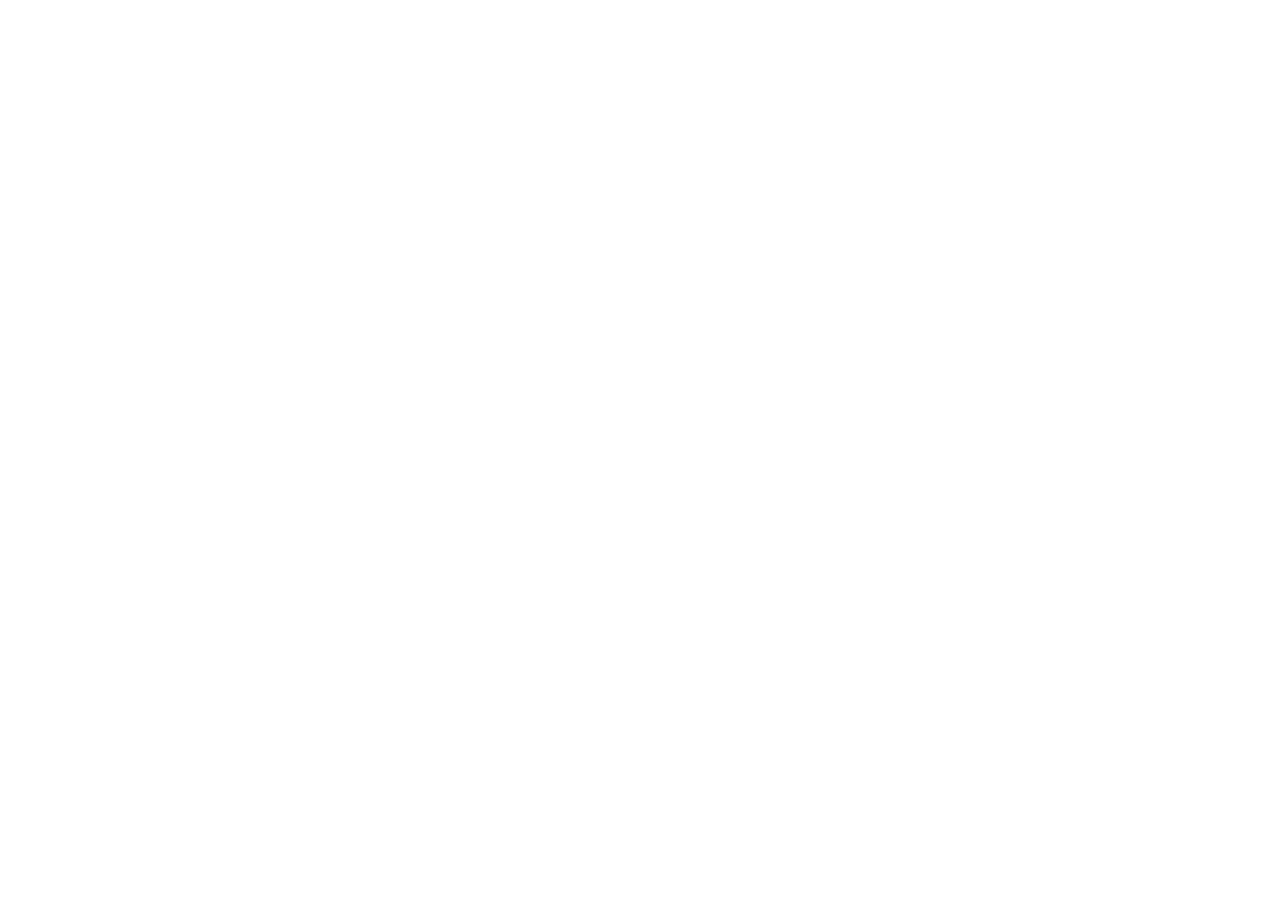
==== mobile/index.html @ 1e735388 "Phone app: transparent iOS status bar (no dark bar under the Dynamic Island) Installed on iOS the ap" ====
<!DOCTYPE html>
<html lang="en">
<head>
  <meta charset="utf-8" />
  <meta name="viewport" content="width=device-width, initial-scale=1, viewport-fit=cover, maximum-scale=1" />
  <meta name="theme-color" content="#0b0d10" />
  <!-- Installed (standalone) on iOS: make the status bar transparent so the
       wallpaper flows under the Dynamic Island instead of leaving a dark bar.
       The top bar's own glass (with safe-area padding) sits behind the clock. -->
  <meta name="apple-mobile-web-app-capable" content="yes" />
  <meta name="mobile-web-app-capable" content="yes" />
  <meta name="apple-mobile-web-app-status-bar-style" content="black-translucent" />
  <!--
    SECURITY: this Content-Security-Policy is the app's outer wall.
      default-src 'none'      — nothing loads unless explicitly allowed below.
      script-src 'self'       — only our own bundled JS; no CDNs, no inline <script>.
      connect-src             — network is pinned to exactly the model API + GitHub.
                                A key-stealer would have nowhere to send anything.
      No 'unsafe-inline' for scripts, no 'unsafe-eval'.
    Keep connect-src in lockstep with the two hosts the app actually talks to.
  -->
  <meta http-equiv="Content-Security-Policy" content="
    default-src 'none';
    script-src 'self';
    style-src 'self' 'unsafe-inline';
    img-src 'self' data:;
    font-src 'self';
    manifest-src 'self';
    connect-src https://api.github.com https://api.z.ai https://open.bigmodel.cn;
    base-uri 'none';
    form-action 'none';
    frame-ancestors 'none';
  " />
  <meta name="referrer" content="no-referrer" />
  <link rel="manifest" href="manifest.webmanifest" />
  <link rel="icon" href="data:image/svg+xml,%3Csvg xmlns='http://www.w3.org/2000/svg' viewBox='0 0 32 32'%3E%3Crect width='32' height='32' rx='7' fill='%230b0d10'/%3E%3Cpath d='M8 21l4-10 4 7 4-7 4 10' fill='none' stroke='%237aa2ff' stroke-width='2.4' stroke-linecap='round' stroke-linejoin='round'/%3E%3C/svg%3E" />
  <link rel="apple-touch-icon" href="data:image/svg+xml,%3Csvg xmlns='http://www.w3.org/2000/svg' viewBox='0 0 32 32'%3E%3Crect width='32' height='32' rx='7' fill='%230b0d10'/%3E%3Cpath d='M8 21l4-10 4 7 4-7 4 10' fill='none' stroke='%237aa2ff' stroke-width='2.4' stroke-linecap='round' stroke-linejoin='round'/%3E%3C/svg%3E" />
  <link rel="stylesheet" href="style.css" />
  <title>Make No Mistakes</title>
</head>
<body>
  <div id="bg-layer" aria-hidden="true"></div>
  <div id="app">

    <!-- ===================== SETUP (first run) ===================== -->
    <section id="screen-setup" class="screen" hidden>
      <div class="pane">
        <h1 class="brand">Make&nbsp;No&nbsp;Mistakes</h1>
        <p class="sub">Set up your phone workspace. Your keys are encrypted on this device with a PIN and never sent anywhere but the two services below.</p>

        <label class="field">
          <span>z.ai / model API key</span>
          <input id="in-model-key" type="password" autocomplete="off" autocapitalize="off" spellcheck="false" placeholder="paste your model key" />
        </label>
        <label class="field">
          <span>Model</span>
          <input id="in-model" type="text" autocomplete="off" spellcheck="false" placeholder="glm-4.6" value="glm-4.6" />
        </label>
        <label class="field">
          <span>Model API base URL</span>
          <select id="in-base-url">
            <option value="https://api.z.ai/api/paas/v4">api.z.ai (international)</option>
            <option value="https://open.bigmodel.cn/api/paas/v4">open.bigmodel.cn (mainland)</option>
          </select>
        </label>

        <label class="field">
          <span>GitHub fine-grained token</span>
          <input id="in-gh-token" type="password" autocomplete="off" autocapitalize="off" spellcheck="false" placeholder="github_pat_… (Contents: read/write)" />
          <small class="hint">Use a <b>fine-grained</b> token scoped to just your repos, <b>Contents: Read&nbsp;and&nbsp;write</b> only. Least privilege — if this phone were lost, that's all it could touch.</small>
        </label>

        <div class="pin-block">
          <label class="field">
            <span>Choose a PIN (min 4)</span>
            <input id="in-pin" type="password" inputmode="numeric" autocomplete="off" placeholder="unlock PIN" />
          </label>
          <label class="field">
            <span>Confirm PIN</span>
            <input id="in-pin2" type="password" inputmode="numeric" autocomplete="off" placeholder="repeat PIN" />
          </label>
        </div>
        <p class="hint">This PIN encrypts your keys (AES-GCM, PBKDF2 210k). We never store the PIN — if you forget it you'll re-enter your keys.</p>

        <div class="field">
          <span>Background</span>
          <div id="setup-bg" class="bg-picker"></div>
        </div>

        <button id="btn-save-setup" class="primary">Encrypt &amp; continue</button>
        <p id="setup-error" class="error" role="alert"></p>
      </div>
    </section>

    <!-- ===================== UNLOCK ===================== -->
    <section id="screen-unlock" class="screen" hidden>
      <div class="pane center">
        <h1 class="brand">Locked</h1>
        <p class="sub">Enter your PIN to decrypt your workspace.</p>
        <label class="field">
          <input id="in-unlock-pin" type="password" inputmode="numeric" autocomplete="off" placeholder="PIN" autofocus />
        </label>
        <button id="btn-unlock" class="primary">Unlock</button>
        <p id="unlock-error" class="error" role="alert"></p>
        <button id="btn-reset" class="link danger">Forgot PIN — reset workspace</button>
      </div>
    </section>

    <!-- ===================== REPO PICKER ===================== -->
    <section id="screen-repo" class="screen" hidden>
      <header class="bar">
        <span class="bar-title">Choose a repository</span>
        <button id="btn-repo-settings" class="icon-btn" title="Settings">⚙</button>
        <button id="btn-repo-lock" class="icon-btn" title="Lock">🔒</button>
      </header>
      <div class="pane scroll">
        <p class="sub" id="repo-whoami"></p>

        <div class="new-repo">
          <h3>Start a fresh repo</h3>
          <div class="row">
            <input id="in-new-repo" type="text" placeholder="new-repo-name" spellcheck="false" />
            <label class="chk"><input id="in-new-private" type="checkbox" checked /> private</label>
          </div>
          <button id="btn-create-repo" class="ghost">Create &amp; open</button>
        </div>

        <div class="repo-list-head">
          <span class="section-label">Or open an existing one</span>
          <div class="row">
            <input id="in-repo-filter" type="text" placeholder="filter repos…" spellcheck="false" />
            <button id="btn-repo-refresh" class="ghost">Refresh</button>
          </div>
        </div>
        <ul id="repo-list" class="repo-list"></ul>
        <p id="repo-error" class="error" role="alert"></p>
      </div>
    </section>

    <!-- ===================== CHAT ===================== -->
    <section id="screen-chat" class="screen" hidden>
      <header class="bar">
        <button id="btn-back-repo" class="icon-btn" title="Switch repo">‹</button>
        <span class="bar-title" id="chat-repo-name">repo</span>
        <label class="chk auto-commit" title="Ask before every write">
          <input id="in-confirm-writes" type="checkbox" checked /> confirm
        </label>
        <button id="btn-chat-settings" class="icon-btn" title="Settings">⚙</button>
        <button id="btn-chat-lock" class="icon-btn" title="Lock">🔒</button>
      </header>

      <div id="messages" class="messages"></div>

      <form id="composer" class="composer">
        <textarea id="in-prompt" rows="1" placeholder="Ask the agent to build or fix something…" autocomplete="off"></textarea>
        <button id="btn-send" class="send" type="submit" title="Send">▲</button>
        <button id="btn-stop" class="send stop" type="button" title="Stop" hidden>■</button>
      </form>
    </section>

    <!-- ===================== WRITE CONFIRM DIALOG ===================== -->
    <div id="confirm-backdrop" class="backdrop" hidden>
      <div class="dialog" role="dialog" aria-modal="true" aria-labelledby="confirm-title">
        <h3 id="confirm-title">Commit change?</h3>
        <p id="confirm-path" class="mono"></p>
        <pre id="confirm-preview" class="preview"></pre>
        <div class="dialog-actions">
          <button id="btn-confirm-no" class="ghost">Cancel</button>
          <button id="btn-confirm-yes" class="primary">Commit</button>
        </div>
      </div>
    </div>

    <!-- ===================== SETTINGS SHEET ===================== -->
    <div id="settings-backdrop" class="backdrop" hidden>
      <div class="dialog" role="dialog" aria-modal="true" aria-labelledby="settings-title">
        <h3 id="settings-title">Settings</h3>
        <div class="setting-block">
          <label class="setting-label">Background</label>
          <div id="settings-bg" class="bg-picker"></div>
        </div>
        <div class="dialog-actions">
          <button id="btn-settings-lock" class="ghost">Lock</button>
          <button id="btn-settings-done" class="primary">Done</button>
        </div>
      </div>
    </div>

    <div id="toast" class="toast" hidden></div>
  </div>

  <script src="agent-core.js"></script>
  <script src="app.js"></script>
</body>
</html>
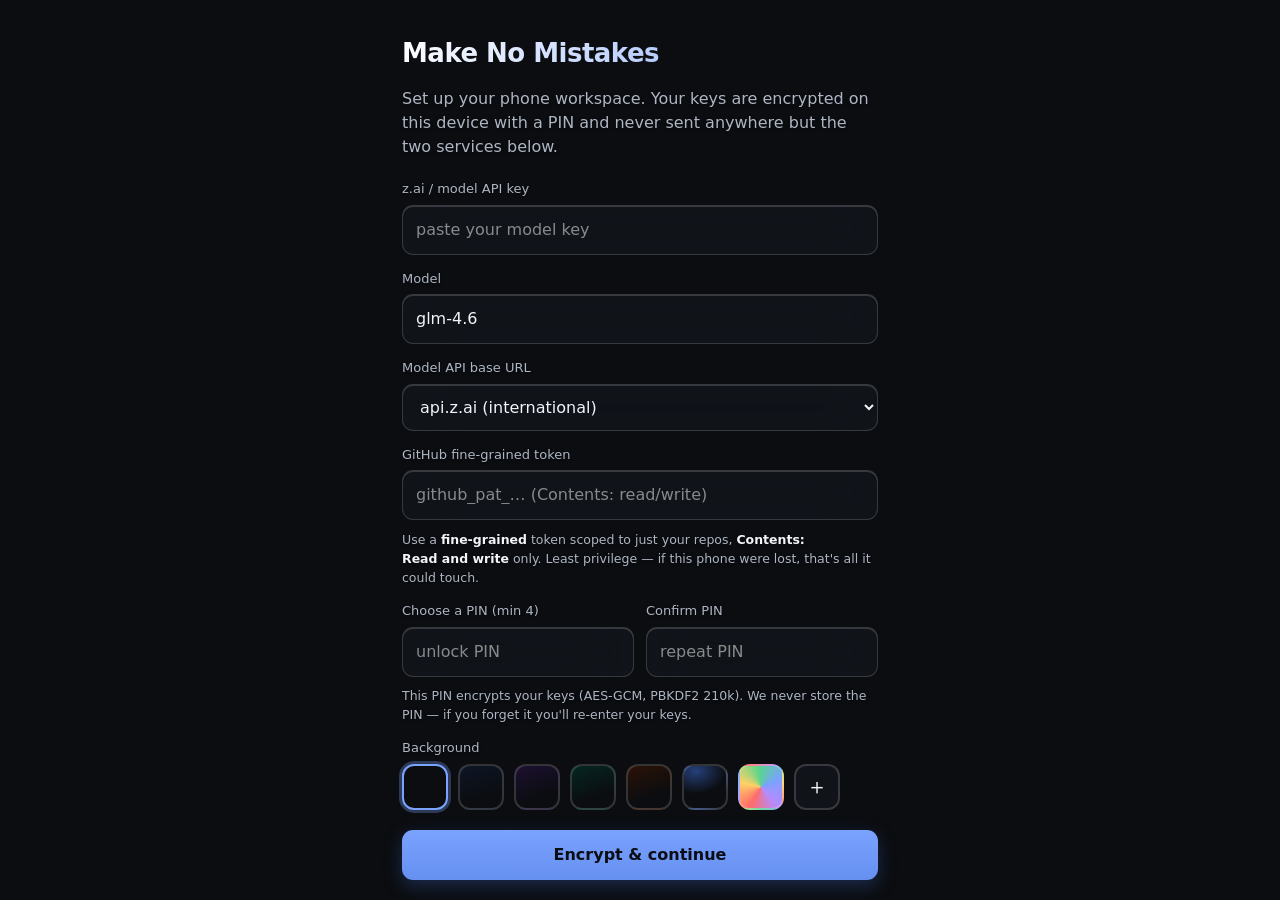
==== commit baf95b93: "Phone app: plan mode + attach repo files as context Two desktop-parity features for the phone PWA.  " ====
--- a/mobile/index.html
+++ b/mobile/index.html
@@ -142,17 +142,16 @@
       <header class="bar">
         <button id="btn-back-repo" class="icon-btn" title="Switch repo">‹</button>
         <span class="bar-title" id="chat-repo-name">repo</span>
-        <label class="chk auto-commit" title="Ask before every write">
-          <input id="in-confirm-writes" type="checkbox" checked /> confirm
-        </label>
         <button id="btn-chat-settings" class="icon-btn" title="Settings">⚙</button>
         <button id="btn-chat-lock" class="icon-btn" title="Lock">🔒</button>
       </header>
 
       <div id="messages" class="messages"></div>
 
+      <div id="attach-chips" class="attach-chips" hidden></div>
       <form id="composer" class="composer">
-        <textarea id="in-prompt" rows="1" placeholder="Ask the agent to build or fix something…" autocomplete="off"></textarea>
+        <button id="btn-attach" class="attach-btn" type="button" title="Attach repo files">＋</button>
+        <textarea id="in-prompt" rows="1" placeholder="Message the agent…" autocomplete="off"></textarea>
         <button id="btn-send" class="send" type="submit" title="Send">▲</button>
         <button id="btn-stop" class="send stop" type="button" title="Stop" hidden>■</button>
       </form>
@@ -171,13 +170,61 @@
       </div>
     </div>
 
+    <!-- ===================== FILE PICKER (attach) ===================== -->
+    <div id="filepick-backdrop" class="backdrop" hidden>
+      <div class="dialog" role="dialog" aria-modal="true" aria-labelledby="filepick-title">
+        <h3 id="filepick-title">Attach files</h3>
+        <input id="filepick-search" class="setting-input" placeholder="Search files…" spellcheck="false" autocapitalize="off" autocomplete="off" />
+        <div id="filepick-list" class="filepick-list"></div>
+        <div class="dialog-actions">
+          <button id="filepick-done" class="primary">Done</button>
+        </div>
+      </div>
+    </div>
+
     <!-- ===================== SETTINGS SHEET ===================== -->
     <div id="settings-backdrop" class="backdrop" hidden>
       <div class="dialog" role="dialog" aria-modal="true" aria-labelledby="settings-title">
         <h3 id="settings-title">Settings</h3>
-        <div class="setting-block">
-          <label class="setting-label">Background</label>
-          <div id="settings-bg" class="bg-picker"></div>
+        <div class="settings-scroll">
+          <div class="setting-block">
+            <label class="setting-label" for="set-model">Model</label>
+            <input id="set-model" class="setting-input" list="model-list" spellcheck="false" autocapitalize="off" placeholder="glm-4.6" />
+            <datalist id="model-list">
+              <option value="glm-4.6"></option>
+              <option value="glm-4.5"></option>
+              <option value="glm-4.5-air"></option>
+              <option value="glm-4.5-flash"></option>
+            </datalist>
+          </div>
+
+          <div class="setting-block">
+            <label class="setting-label">Thinking</label>
+            <div class="seg" id="set-thinking" role="radiogroup" aria-label="Thinking effort">
+              <button type="button" data-v="low" role="radio">Low</button>
+              <button type="button" data-v="medium" role="radio" class="on">Medium</button>
+              <button type="button" data-v="high" role="radio">High</button>
+              <button type="button" data-v="max" role="radio">Max</button>
+            </div>
+            <span class="setting-hint">Higher = more careful, slower answers. Max also re-reviews its own changes.</span>
+          </div>
+
+          <div class="setting-block toggle-row">
+            <div><label class="setting-label" for="set-plan">Plan mode</label>
+              <span class="setting-hint">Propose a numbered plan and wait for your approval before editing anything.</span></div>
+            <input id="set-plan" type="checkbox" class="toggle" />
+          </div>
+
+          <div class="setting-block toggle-row">
+            <div><label class="setting-label" for="set-confirm">Confirm every commit</label>
+              <span class="setting-hint">Ask before the agent writes each file. Off = it commits automatically.</span></div>
+            <input id="set-confirm" type="checkbox" class="toggle" checked />
+          </div>
+
+          <div class="setting-block">
+            <label class="setting-label">Background</label>
+            <div id="settings-bg" class="bg-picker"></div>
+          </div>
         </div>
         <div class="dialog-actions">
           <button id="btn-settings-lock" class="ghost">Lock</button>
--- a/mobile/style.css
+++ b/mobile/style.css
@@ -0,0 +1,300 @@
+/* Make No Mistakes — mobile. Dark, premium, phone-first. No external assets.
+ *
+ * Surfaces are translucent "liquid glass": a semi-transparent tint + a heavy
+ * backdrop blur + saturation, so a custom wallpaper shows through (softly
+ * blurred) instead of being hidden behind opaque panels. The background image
+ * is NOT darkened — the glass provides text contrast, not a dimming scrim. */
+:root {
+  --bg: #0b0d10;
+  --text: #f2f4f8;
+  --muted: #aeb6c4;
+  --accent: #7aa2ff;
+  --accent-dim: #3b4f80;
+  --danger: #ff6b6b;
+  --ok: #58d68d;
+  --radius: 16px;
+  --radius-sm: 11px;
+  /* glass system */
+  --glass: rgba(30, 34, 44, 0.36);
+  --glass-strong: rgba(20, 23, 30, 0.62);
+  --glass-brd: rgba(255, 255, 255, 0.16);
+  --glass-hi: inset 0 1px 0 rgba(255, 255, 255, 0.16);
+  --blur: saturate(170%) blur(26px);
+  --blur-strong: saturate(180%) blur(34px);
+  --font: -apple-system, BlinkMacSystemFont, "Segoe UI", Roboto, system-ui, sans-serif;
+  --mono: ui-monospace, "SF Mono", "Cascadia Code", Menlo, Consolas, monospace;
+}
+* { box-sizing: border-box; -webkit-tap-highlight-color: transparent; }
+html, body {
+  margin: 0; height: 100%;
+  background: var(--bg); color: var(--text);
+  font-family: var(--font); font-size: 16px; line-height: 1.5;
+  overscroll-behavior: none;
+}
+#app, .screen { height: 100%; }
+#app { position: relative; z-index: 1; }
+.screen { display: flex; flex-direction: column; }
+.screen[hidden] { display: none; }
+button, input, textarea, select { font: inherit; color: inherit; }
+button { cursor: pointer; border: none; background: none; }
+/* class selectors (e.g. .send { display:grid }) outrank the UA [hidden] rule,
+   so make hidden win explicitly — otherwise send + stop both show. */
+[hidden] { display: none !important; }
+
+/* The wallpaper: fills the viewport, sits behind the app, and is never dimmed. */
+#bg-layer { position: fixed; inset: 0; z-index: 0; pointer-events: none; background-size: cover; background-position: center; }
+
+/* A reusable glass helper. */
+.glass, .bar, .composer, .dialog, .toast,
+.field input, .field select, .row input, .composer textarea,
+.repo-list li, .tool-head, button.ghost, .swatch.upload,
+.bubble.assistant, pre.code, pre.tool-out, .preview {
+  -webkit-backdrop-filter: var(--blur); backdrop-filter: var(--blur);
+}
+
+/* ---------- panes / setup / unlock ---------- */
+.pane {
+  flex: 1; overflow-y: auto;
+  padding: max(28px, env(safe-area-inset-top)) 22px calc(28px + env(safe-area-inset-bottom));
+  display: flex; flex-direction: column; gap: 14px;
+  width: 100%; max-width: 520px; margin: 0 auto;
+}
+.pane.center { justify-content: center; }
+.pane.scroll { gap: 12px; }
+.brand {
+  font-size: 26px; font-weight: 700; letter-spacing: -0.02em; margin: 6px 0 0;
+  background: linear-gradient(120deg, #fff, var(--accent));
+  -webkit-background-clip: text; background-clip: text; -webkit-text-fill-color: transparent;
+}
+/* Bare-on-wallpaper text gets a soft shadow so it stays legible on any image. */
+.sub, .hint, .section-label, .bar-title, .field > span, .setting-label {
+  text-shadow: 0 1px 3px rgba(0, 0, 0, 0.55);
+}
+.sub { color: var(--muted); margin: 0 0 6px; }
+.hint { color: var(--muted); font-size: 12.5px; margin: -4px 0 0; }
+.hint b { color: var(--text); font-weight: 600; }
+small.hint { display: block; margin-top: 5px; }
+
+.field { display: flex; flex-direction: column; gap: 6px; }
+.field > span { font-size: 13px; color: var(--muted); }
+.field input, .field select, .row input {
+  background: var(--glass); border: 1px solid var(--glass-brd); color: var(--text);
+  box-shadow: var(--glass-hi); border-radius: var(--radius-sm); padding: 12px 13px; width: 100%;
+  transition: border-color .15s ease, box-shadow .15s ease;
+}
+::placeholder { color: rgba(255, 255, 255, 0.5); }
+.field input:focus, .field select:focus, .row input:focus {
+  outline: none; border-color: var(--accent); box-shadow: 0 0 0 3px rgba(122,162,255,.22), var(--glass-hi);
+}
+.pin-block { display: grid; grid-template-columns: 1fr 1fr; gap: 12px; }
+
+button.primary {
+  background: linear-gradient(180deg, var(--accent), #6690f0);
+  color: #0a0d14; font-weight: 650; border-radius: var(--radius-sm);
+  padding: 13px 16px; margin-top: 6px; box-shadow: 0 6px 18px rgba(60, 96, 190, 0.35);
+  transition: transform .12s ease, filter .12s ease;
+}
+button.primary:active { transform: translateY(1px); filter: brightness(1.05); }
+button.ghost {
+  background: var(--glass); border: 1px solid var(--glass-brd); color: var(--text);
+  box-shadow: var(--glass-hi); border-radius: var(--radius-sm); padding: 11px 14px;
+}
+button.ghost:active { background: var(--glass-strong); }
+button.link { color: var(--muted); text-decoration: underline; font-size: 13px; padding: 8px; }
+button.link.danger { color: var(--danger); }
+.error { color: #ff9d9d; font-size: 13.5px; margin: 4px 0 0; min-height: 1em; text-shadow: 0 1px 3px rgba(0,0,0,.55); }
+
+/* ---------- top bar ---------- */
+.bar {
+  display: flex; align-items: center; gap: 10px;
+  padding: max(10px, env(safe-area-inset-top)) 12px 10px;
+  background: var(--glass-strong); -webkit-backdrop-filter: var(--blur-strong); backdrop-filter: var(--blur-strong);
+  border-bottom: 1px solid rgba(255, 255, 255, 0.08); box-shadow: var(--glass-hi);
+  position: sticky; top: 0; z-index: 5;
+}
+.bar-title { font-weight: 600; font-size: 15px; flex: 1; overflow: hidden; text-overflow: ellipsis; white-space: nowrap; }
+.icon-btn { font-size: 18px; padding: 6px 8px; border-radius: 9px; color: var(--text); opacity: .9; }
+.icon-btn:active { background: rgba(255, 255, 255, 0.12); }
+#btn-back-repo { font-size: 26px; line-height: 1; padding: 2px 6px; }
+.chk { display: inline-flex; align-items: center; gap: 6px; font-size: 13px; color: var(--muted); }
+.chk input { accent-color: var(--accent); width: 16px; height: 16px; }
+.auto-commit { white-space: nowrap; text-shadow: 0 1px 3px rgba(0,0,0,.55); }
+
+/* ---------- repo picker ---------- */
+.row { display: flex; gap: 8px; align-items: center; }
+.row input { flex: 1; }
+.repo-list { list-style: none; margin: 4px 0; padding: 0; display: flex; flex-direction: column; gap: 8px; }
+.repo-list li {
+  background: var(--glass); border: 1px solid var(--glass-brd); box-shadow: var(--glass-hi);
+  border-radius: var(--radius-sm); padding: 14px 15px; font-size: 14.5px;
+  transition: border-color .12s, background .12s, transform .1s;
+}
+.repo-list li:active { background: var(--glass-strong); border-color: var(--accent); transform: scale(.99); }
+.repo-list li.muted, .muted { color: var(--muted); }
+.new-repo { margin-top: 4px; display: flex; flex-direction: column; gap: 10px; }
+.new-repo h3 { margin: 0; font-size: 14px; color: var(--muted); font-weight: 600; text-shadow: 0 1px 3px rgba(0,0,0,.55); }
+.repo-list-head { margin-top: 20px; padding-top: 16px; border-top: 1px solid rgba(255,255,255,.12); display: flex; flex-direction: column; gap: 8px; }
+.section-label { font-size: 12px; color: var(--muted); text-transform: uppercase; letter-spacing: .04em; }
+
+/* ---------- background picker ---------- */
+.bg-picker { display: flex; flex-wrap: wrap; gap: 10px; }
+.swatch {
+  width: 46px; height: 46px; border-radius: 12px; border: 2px solid var(--glass-brd);
+  cursor: pointer; position: relative; overflow: hidden; padding: 0;
+  display: grid; place-items: center; transition: border-color .12s, box-shadow .12s, transform .1s;
+}
+.swatch:active { transform: scale(.94); }
+.swatch.sel { border-color: var(--accent); box-shadow: 0 0 0 3px rgba(122,162,255,.3); }
+.swatch.color-pick { background: conic-gradient(from 210deg, #ff6b6b, #ffd166, #58d68d, #7aa2ff, #b48cff, #ff6b6b); }
+.swatch.color-pick input[type="color"] { position: absolute; inset: -4px; width: calc(100% + 8px); height: calc(100% + 8px); border: none; padding: 0; background: none; opacity: 0; cursor: pointer; }
+.swatch.upload { background: var(--glass); color: var(--text); font-size: 22px; line-height: 1; }
+.setting-block { margin: 2px 0 4px; }
+.setting-label { display: block; font-size: 13px; color: var(--muted); margin-bottom: 10px; }
+.setting-hint { display: block; font-size: 12px; color: var(--muted); margin-top: 6px; }
+.settings-scroll { max-height: min(64vh, 560px); overflow-y: auto; display: flex; flex-direction: column; gap: 16px; padding-right: 2px; }
+.setting-input {
+  width: 100%; background: var(--glass); border: 1px solid var(--glass-brd); box-shadow: var(--glass-hi);
+  color: var(--text); border-radius: var(--radius-sm); padding: 11px 13px;
+}
+.setting-input:focus { outline: none; border-color: var(--accent); box-shadow: 0 0 0 3px rgba(122,162,255,.2); }
+/* segmented control (thinking) */
+.seg { display: flex; gap: 4px; background: var(--glass); border: 1px solid var(--glass-brd); box-shadow: var(--glass-hi); border-radius: 12px; padding: 4px; }
+.seg button { flex: 1; padding: 8px 4px; border-radius: 9px; color: var(--muted); font-size: 13px; font-weight: 600; transition: background .12s, color .12s; }
+.seg button.on { background: linear-gradient(180deg, var(--accent), #6690f0); color: #0a0d14; }
+/* toggle */
+.toggle-row { display: flex; align-items: center; gap: 14px; }
+.toggle-row > div { flex: 1; }
+.toggle-row .setting-label { margin-bottom: 2px; }
+.toggle { -webkit-appearance: none; appearance: none; flex: none; width: 46px; height: 28px; border-radius: 999px;
+  background: rgba(255,255,255,.16); border: 1px solid var(--glass-brd); position: relative; transition: background .15s; cursor: pointer; }
+.toggle::after { content: ""; position: absolute; top: 2px; left: 2px; width: 22px; height: 22px; border-radius: 50%; background: #fff; transition: transform .15s; box-shadow: 0 1px 3px rgba(0,0,0,.4); }
+.toggle:checked { background: var(--accent); }
+.toggle:checked::after { transform: translateX(18px); }
+
+/* ---------- messages ---------- */
+.messages {
+  flex: 1; overflow-y: auto; padding: 16px 14px 8px;
+  display: flex; flex-direction: column; gap: 10px;
+  width: 100%; max-width: 720px; margin: 0 auto; -webkit-overflow-scrolling: touch;
+}
+.bubble { border-radius: var(--radius); padding: 11px 14px; max-width: 92%; word-wrap: break-word; animation: rise .18s ease; box-shadow: var(--glass-hi); }
+.bubble.user { align-self: flex-end; background: linear-gradient(180deg, rgba(64,90,158,.62), rgba(46,64,116,.58)); border: 1px solid rgba(120,150,230,.4); -webkit-backdrop-filter: var(--blur); backdrop-filter: var(--blur); }
+.bubble.assistant { align-self: flex-start; background: var(--glass); border: 1px solid var(--glass-brd); }
+.bubble.system { align-self: center; background: transparent; color: var(--muted); font-size: 13px; text-align: center; max-width: 100%; padding: 4px 8px; box-shadow: none; text-shadow: 0 1px 3px rgba(0,0,0,.55); }
+.bubble.error { align-self: flex-start; background: rgba(255,107,107,.16); border: 1px solid rgba(255,107,107,.4); color: #ffb3b3; }
+.para { white-space: pre-wrap; }
+.para + .para { margin-top: 8px; }
+pre.code, pre.tool-out, .preview {
+  background: rgba(8, 10, 14, 0.55); border: 1px solid var(--glass-brd); border-radius: var(--radius-sm);
+  padding: 10px 12px; overflow-x: auto; font-family: var(--mono); font-size: 12.5px;
+  white-space: pre; margin: 8px 0 0;
+}
+
+/* tool lines */
+.tool-line { align-self: stretch; max-width: 720px; width: 100%; margin: 0 auto; }
+.tool-head {
+  font-family: var(--mono); font-size: 12.5px; color: var(--muted);
+  padding: 7px 11px; background: var(--glass); border: 1px solid var(--glass-brd); box-shadow: var(--glass-hi);
+  border-radius: var(--radius-sm); cursor: pointer; overflow: hidden; text-overflow: ellipsis; white-space: nowrap;
+}
+.tool-line.running .tool-head { border-color: var(--accent-dim); color: var(--accent); }
+.tool-out { display: none; }
+.tool-line.open .tool-out { display: block; }
+
+.status { align-self: flex-start; color: #cdd8ff; font-size: 13px; padding: 2px 8px; text-shadow: 0 1px 3px rgba(0,0,0,.55); animation: pulse 1.3s ease-in-out infinite; }
+
+@keyframes rise { from { opacity: 0; transform: translateY(6px); } to { opacity: 1; transform: none; } }
+@keyframes pulse { 0%,100% { opacity: .55; } 50% { opacity: 1; } }
+
+/* ---------- composer ---------- */
+.composer {
+  display: flex; gap: 8px; align-items: flex-end;
+  padding: 10px 12px calc(10px + env(safe-area-inset-bottom));
+  border-top: 1px solid rgba(255,255,255,.08); background: var(--glass-strong);
+  -webkit-backdrop-filter: var(--blur-strong); backdrop-filter: var(--blur-strong);
+  width: 100%; max-width: 720px; margin: 0 auto;
+}
+.composer textarea {
+  flex: 1; resize: none; background: var(--glass); border: 1px solid var(--glass-brd); box-shadow: var(--glass-hi);
+  color: var(--text); border-radius: 20px; padding: 11px 15px; max-height: 160px; line-height: 1.4;
+}
+.composer textarea:focus { outline: none; border-color: var(--accent); box-shadow: 0 0 0 3px rgba(122,162,255,.18); }
+.composer textarea:disabled { opacity: .6; }
+.send {
+  width: 42px; height: 42px; flex: none; border-radius: 50%;
+  background: linear-gradient(180deg, var(--accent), #6690f0); color: #0a0d14;
+  font-size: 15px; display: grid; place-items: center; box-shadow: 0 4px 14px rgba(60,96,190,.4);
+  transition: transform .12s ease, filter .12s;
+}
+.send:active { transform: scale(.94); }
+.send.stop { background: linear-gradient(180deg, #ff8a8a, var(--danger)); }
+.send:disabled { opacity: .5; }
+
+/* ---------- attach files ---------- */
+.attach-btn {
+  width: 42px; height: 42px; flex: none; border-radius: 50%; font-size: 22px; line-height: 1;
+  background: var(--glass); border: 1px solid var(--glass-brd); box-shadow: var(--glass-hi);
+  color: var(--text); display: grid; place-items: center;
+  -webkit-backdrop-filter: var(--blur); backdrop-filter: var(--blur);
+}
+.attach-btn:active { transform: scale(.94); }
+.attach-chips {
+  display: flex; flex-wrap: wrap; gap: 6px; padding: 6px 14px 0;
+  width: 100%; max-width: 720px; margin: 0 auto;
+}
+.chip {
+  display: inline-flex; align-items: center; gap: 6px; max-width: 100%;
+  background: var(--glass); border: 1px solid var(--glass-brd); box-shadow: var(--glass-hi);
+  -webkit-backdrop-filter: var(--blur); backdrop-filter: var(--blur);
+  border-radius: 999px; padding: 5px 6px 5px 11px; font-size: 12.5px; font-family: var(--mono);
+}
+.chip span { overflow: hidden; text-overflow: ellipsis; white-space: nowrap; }
+.chip button { width: 18px; height: 18px; flex: none; border-radius: 50%; color: var(--muted); background: rgba(255,255,255,.1); font-size: 12px; line-height: 1; display: grid; place-items: center; }
+.filepick-list { max-height: min(48vh, 420px); overflow-y: auto; margin-top: 10px; display: flex; flex-direction: column; gap: 4px; }
+.filepick-list .fp-item { padding: 11px 12px; border-radius: var(--radius-sm); font-family: var(--mono); font-size: 13px;
+  border: 1px solid transparent; cursor: pointer; overflow: hidden; text-overflow: ellipsis; white-space: nowrap; }
+.filepick-list .fp-item:active { background: var(--glass); border-color: var(--glass-brd); }
+.filepick-list .fp-item.picked { background: var(--glass); border-color: var(--accent); }
+.filepick-list .fp-item.picked::before { content: "✓ "; color: var(--accent); }
+
+/* ---------- plan approval bar ---------- */
+.approve-bar {
+  align-self: stretch; max-width: 720px; width: 100%; margin: 4px auto 0;
+  display: flex; gap: 10px; animation: rise .18s ease;
+}
+.approve-bar button { flex: 1; border-radius: var(--radius-sm); padding: 12px; font-weight: 650; }
+.approve-bar .primary { background: linear-gradient(180deg, var(--accent), #6690f0); color: #0a0d14; }
+.approve-bar .ghost { background: var(--glass); border: 1px solid var(--glass-brd); box-shadow: var(--glass-hi); color: var(--text);
+  -webkit-backdrop-filter: var(--blur); backdrop-filter: var(--blur); }
+
+/* ---------- sheets / dialogs ---------- */
+.backdrop {
+  position: fixed; inset: 0; background: rgba(0,0,0,.4);
+  display: grid; place-items: end center; z-index: 40; animation: fade .15s ease;
+  padding: 0 0 env(safe-area-inset-bottom);
+}
+.backdrop[hidden] { display: none; }
+.dialog {
+  background: var(--glass-strong); -webkit-backdrop-filter: var(--blur-strong); backdrop-filter: var(--blur-strong);
+  border: 1px solid var(--glass-brd); border-bottom: none; box-shadow: var(--glass-hi), 0 -12px 40px rgba(0,0,0,.4);
+  border-radius: 22px 22px 0 0; width: 100%; max-width: 720px;
+  padding: 18px 18px calc(18px + env(safe-area-inset-bottom)); animation: rise .2s ease;
+}
+.dialog h3 { margin: 0 0 8px; font-size: 16px; }
+.mono { font-family: var(--mono); font-size: 13px; color: var(--accent); word-break: break-all; }
+.preview { max-height: 40vh; overflow: auto; margin-top: 10px; }
+.dialog-actions { display: flex; gap: 10px; margin-top: 14px; }
+.dialog-actions button { flex: 1; }
+@keyframes fade { from { opacity: 0; } to { opacity: 1; } }
+
+/* ---------- toast ---------- */
+.toast {
+  position: fixed; left: 50%; bottom: calc(78px + env(safe-area-inset-bottom)); transform: translateX(-50%);
+  background: var(--glass-strong); -webkit-backdrop-filter: var(--blur-strong); backdrop-filter: var(--blur-strong);
+  border: 1px solid var(--glass-brd); color: var(--text);
+  padding: 9px 15px; border-radius: 999px; font-size: 13px; z-index: 50;
+  box-shadow: var(--glass-hi), 0 8px 24px rgba(0,0,0,.4); animation: rise .2s ease;
+}
+.toast[hidden] { display: none; }
+
+@media (prefers-reduced-motion: reduce) { * { animation: none !important; } }
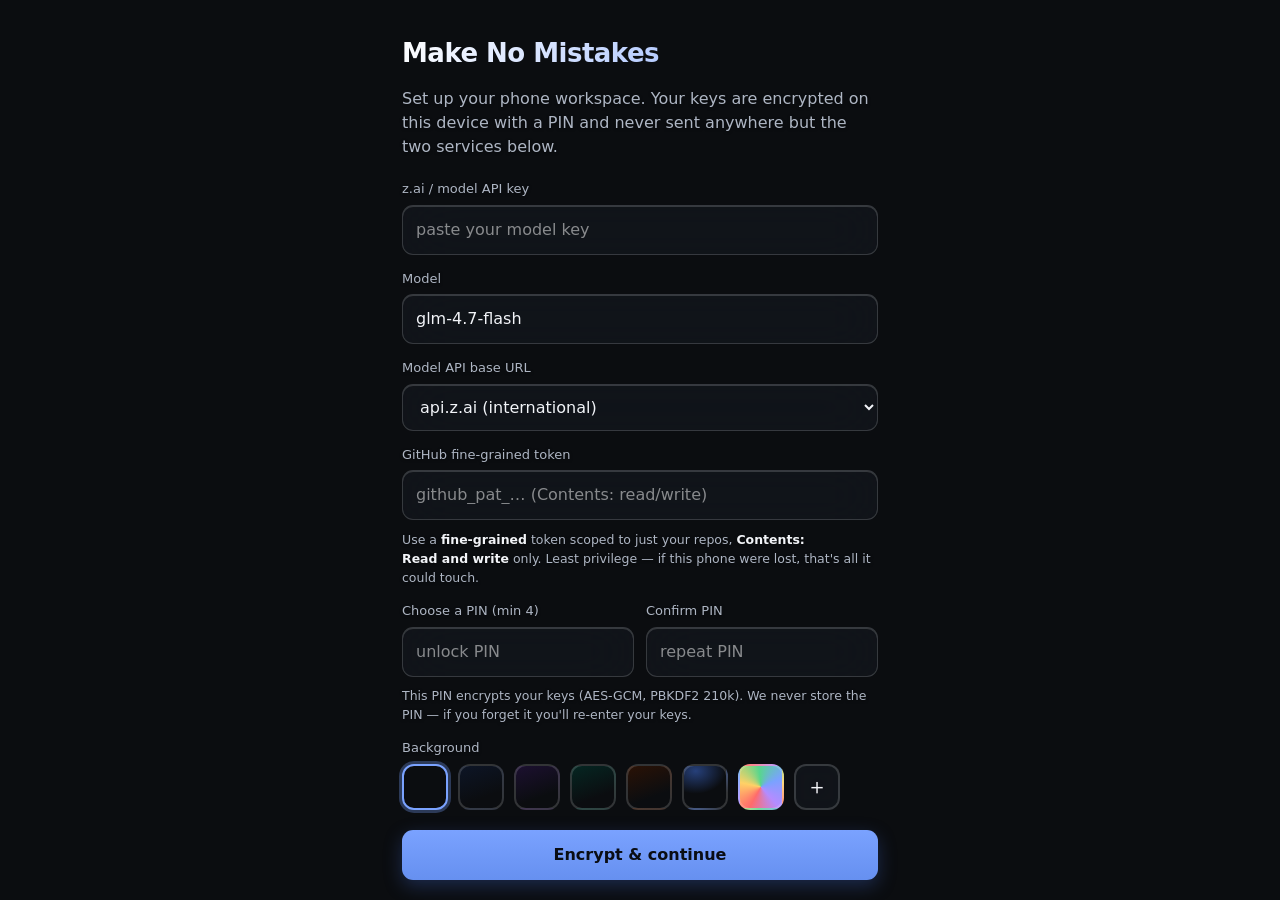
==== commit 84017b8c: "Phone app: default to the free model glm-4.7-flash (not paid glm-4.6) The phone app defaulted to glm" ====
--- a/mobile/index.html
+++ b/mobile/index.html
@@ -54,7 +54,7 @@
         </label>
         <label class="field">
           <span>Model</span>
-          <input id="in-model" type="text" autocomplete="off" spellcheck="false" placeholder="glm-4.6" value="glm-4.6" />
+          <input id="in-model" type="text" autocomplete="off" spellcheck="false" placeholder="glm-4.7-flash" value="glm-4.7-flash" />
         </label>
         <label class="field">
           <span>Model API base URL</span>
@@ -189,13 +189,15 @@
         <div class="settings-scroll">
           <div class="setting-block">
             <label class="setting-label" for="set-model">Model</label>
-            <input id="set-model" class="setting-input" list="model-list" spellcheck="false" autocapitalize="off" placeholder="glm-4.6" />
+            <input id="set-model" class="setting-input" list="model-list" spellcheck="false" autocapitalize="off" placeholder="glm-4.7-flash" />
             <datalist id="model-list">
+              <option value="glm-4.7-flash"></option>
+              <option value="glm-4.6v-flash"></option>
               <option value="glm-4.6"></option>
               <option value="glm-4.5"></option>
               <option value="glm-4.5-air"></option>
-              <option value="glm-4.5-flash"></option>
             </datalist>
+            <span class="setting-hint">glm-4.7-flash is the free coding model; glm-4.6v-flash is the free vision model.</span>
           </div>
 
           <div class="setting-block">
@@ -216,6 +218,12 @@
           </div>
 
           <div class="setting-block toggle-row">
+            <div><label class="setting-label" for="set-subagents">Sub-agents</label>
+              <span class="setting-hint">Let the agent delegate self-contained chunks to focused sub-agents (they run one after another).</span></div>
+            <input id="set-subagents" type="checkbox" class="toggle" checked />
+          </div>
+
+          <div class="setting-block toggle-row">
             <div><label class="setting-label" for="set-confirm">Confirm every commit</label>
               <span class="setting-hint">Ask before the agent writes each file. Off = it commits automatically.</span></div>
             <input id="set-confirm" type="checkbox" class="toggle" checked />
